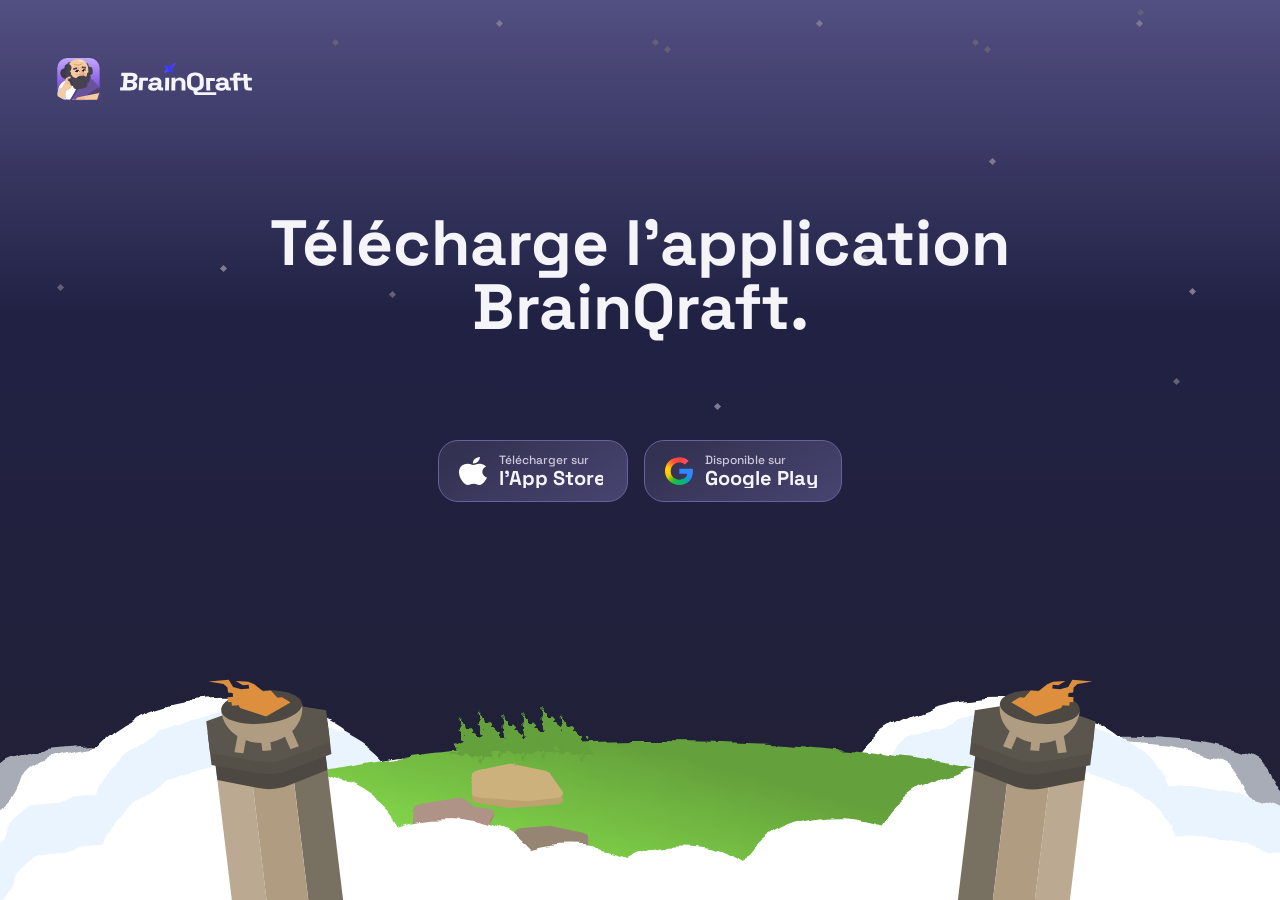
==== index.html @ 551d45b9 "feat: landing page with journey invitation deep links Static landing for brainqraft.com from the Fig" ====
<!doctype html>
<html lang="fr">
  <head>
    <meta charset="utf-8" />
    <meta name="viewport" content="width=device-width, initial-scale=1" />
    <title>BrainQraft</title>
    <meta name="description" content="Télécharge l’application BrainQraft sur l’App Store et Google Play." />
    <meta name="theme-color" content="#212034" />
    <link rel="icon" type="image/svg+xml" href="/assets/logo-mark.svg?v=2" />
    <link rel="preconnect" href="https://fonts.googleapis.com" />
    <link rel="preconnect" href="https://fonts.gstatic.com" crossorigin />
    <link href="https://fonts.googleapis.com/css2?family=Space+Grotesk:wght@500;700&display=swap" rel="stylesheet" />
    <link rel="stylesheet" href="/styles.css" />
    <script>
      // Journey invitation links (/join/BQ-XXXXXX). When the app is installed the OS
      // opens it via Universal / App Links before this page loads, so this only runs
      // for visitors WITHOUT the app: send mobile users to their store. The code in
      // the path is picked up by the app after install; nothing to parse here.
      (function () {
        if (!/^\/join(\/|$)/.test(location.pathname)) return;
        var APP_STORE_URL = "https://apps.apple.com/app/id6760896800";
        var PLAY_STORE_URL = "https://play.google.com/store/apps/details?id=com.brainqraft.mobileapp";
        var ua = navigator.userAgent || "";
        if (/android/i.test(ua)) location.replace(PLAY_STORE_URL);
        else if (/iphone|ipad|ipod/i.test(ua)) location.replace(APP_STORE_URL);
        else document.documentElement.classList.add("is-join");
      })();
    </script>
  </head>
  <body>
    <main class="page">
      <div class="starry" aria-hidden="true">
        <i class="star" style="left: 4.44%; top: 284px"></i>
        <i class="star star--soft" style="left: 17.22%; top: 265px"></i>
        <i class="star" style="left: 30.35%; top: 291px"></i>
        <i class="star star--soft" style="left: 55.76%; top: 403px"></i>
        <i class="star" style="left: 67.29%; top: 254px"></i>
        <i class="star" style="left: 91.6%; top: 378px"></i>
        <i class="star star--soft" style="left: 92.92%; top: 288px"></i>
        <i class="star" style="left: 25.97%; top: 39.45px"></i>
        <i class="star star--soft" style="left: 38.75%; top: 20.45px"></i>
        <i class="star" style="left: 50.97%; top: 39.45px"></i>
        <i class="star" style="left: 51.88%; top: 46.45px"></i>
        <i class="star star--soft" style="left: 63.75%; top: 20.45px"></i>
        <i class="star" style="left: 75.97%; top: 39.45px"></i>
        <i class="star" style="left: 76.88%; top: 46.45px"></i>
        <i class="star star--soft" style="left: 77.29%; top: 158.45px"></i>
        <i class="star star--soft" style="left: 88.75%; top: 20.45px"></i>
        <i class="star" style="left: 88.82%; top: 9.45px"></i>
      </div>

      <header class="nav">
        <a class="logo" href="/" aria-label="BrainQraft">
          <span class="logo__mark"><img src="/assets/logo-mark.svg" alt="" /></span>
          <img class="logo__wordmark" src="/assets/logo-wordmark.svg" alt="" />
        </a>
      </header>

      <h1 class="title">Télécharge l’application BrainQraft.</h1>

      <section class="download">
        <div class="store-badges">
          <a class="store-badge store-badge--apple" href="https://apps.apple.com/app/id6760896800">
            <img class="store-badge__icon" src="/assets/icons/apple.svg" alt="" />
            <span class="store-badge__label">
              <span class="store-badge__caption">Télécharger sur</span>
              <span class="store-badge__name">l’App Store</span>
            </span>
          </a>
          <a class="store-badge store-badge--google" href="https://play.google.com/store/apps/details?id=com.brainqraft.mobileapp">
            <span class="store-badge__icon icon-google" aria-hidden="true">
              <span class="icon-google__mask"><img src="/assets/icons/google-raw.svg" alt="" /></span>
            </span>
            <span class="store-badge__label">
              <span class="store-badge__caption">Disponible sur</span>
              <span class="store-badge__name">Google Play</span>
            </span>
          </a>
        </div>
        <p class="join-hint">Ouvre ce lien depuis ton téléphone pour rejoindre le parcours dans l’app BrainQraft.</p>
      </section>

      <div class="island" aria-hidden="true">
        <div class="island__art">
          <span style="inset: 46.21% 19.89% -17.1% -14.65%"><span style="inset: -4.26% -0.73%"><img src="/assets/island/part-01.svg" alt="" /></span></span>
          <span style="inset: 44.11% -12.46% -23.43% 18.04%"><span style="inset: -3.81% -0.73%"><img src="/assets/island/part-02.svg" alt="" /></span></span>
          <span style="inset: 41.89% 10.08% -10.76% 5.92%"><span style="inset: -4.38% -0.82%"><img src="/assets/island/part-03.svg" alt="" /></span></span>
          <span style="inset: 31.13% 10.08% 0 5.92%"><span style="inset: -4.38% -0.82%"><img src="/assets/island/part-04.svg" alt="" /></span></span>
          <span style="inset: 46.21% 17.13% -18.61% -10.95%"><span style="inset: -4.17% -0.74%"><img src="/assets/island/part-05.svg" alt="" /></span></span>
          <span style="inset: 45.8% -9.41% -18.19% 15.59%"><span style="inset: -4.17% -0.74%"><img src="/assets/island/part-06.svg" alt="" /></span></span>
          <span style="inset: 63.17% 18.24% -34.06% -13%"><span style="inset: -4.26% -0.73%"><img src="/assets/island/part-07.svg" alt="" /></span></span>
          <span style="inset: 61.07% -14.11% -40.39% 19.69%"><span style="inset: -3.81% -0.73%"><img src="/assets/island/part-08.svg" alt="" /></span></span>
          <span style="inset: 35.8% 8.43% -4.67% 7.57%"><span style="inset: -4.38% -0.82%"><img src="/assets/island/part-09.svg" alt="" /></span></span>
          <span style="inset: 41.09% 8.43% -9.96% 7.57%"><span style="inset: -4.38% -0.82%"><img src="/assets/island/part-10.svg" alt="" /></span></span>
          <span style="inset: 63.17% 15.48% -35.57% -9.29%"><span style="inset: -4.17% -0.74%"><img src="/assets/island/part-11.svg" alt="" /></span></span>
          <span style="inset: 62.76% -11.06% -35.16% 17.24%"><span style="inset: -4.17% -0.74%"><img src="/assets/island/part-12.svg" alt="" /></span></span>
          <span style="inset: 67.46% 33.1% 28.97% 65.72%"><span style="inset: -14.09% -9.73%"><img src="/assets/island/part-13.svg" alt="" /></span></span>
          <span style="inset: 45.6% 4.33% -63% 4.27%"><span style="inset: -1.43% -0.42%"><img src="/assets/island/part-14.svg" alt="" /></span></span>
          <span style="inset: 37.47% 58.24% 48.81% 38.51%"><span style="inset: -17.31% -16.65%"><img src="/assets/island/part-15.svg" alt="" /></span></span>
          <span style="inset: 38.51% 61.59% 47.77% 35.15%"><span style="inset: -17.31% -16.65%"><img src="/assets/island/part-16.svg" alt="" /></span></span>
          <span style="inset: 36.4% 60.11% 49.88% 36.63%"><span style="inset: -17.31% -16.65%"><img src="/assets/island/part-17.svg" alt="" /></span></span>
          <span style="inset: 37.58% 53.66% 48.71% 43.08%"><span style="inset: -17.31% -16.65%"><img src="/assets/island/part-18.svg" alt="" /></span></span>
          <span style="inset: 36.69% 56.69% 49.6% 40.05%"><span style="inset: -17.31% -16.65%"><img src="/assets/island/part-19.svg" alt="" /></span></span>
          <span style="inset: 34.59% 55.2% 51.7% 41.54%"><span style="inset: -17.31% -16.65%"><img src="/assets/island/part-20.svg" alt="" /></span></span>
          <span style="inset: 55.11% 55.99% 31.37% 36.84%"><span style="inset: -2.14% -0.92%"><img src="/assets/island/part-21.svg" alt="" /></span></span>
          <span style="inset: 53.46% 56.03% 33.65% 36.84%"><span style="inset: -2.25% -0.93%"><img src="/assets/island/part-22.svg" alt="" /></span></span>
          <span style="inset: 69.05% 61.38% 18.45% 32.3%"><span style="inset: -2.32% -1.05%"><img src="/assets/island/part-23.svg" alt="" /></span></span>
          <span style="inset: 65.05% 61.43% 20.09% 32.26%"><span style="inset: -1.95% -1.05%"><img src="/assets/island/part-24.svg" alt="" /></span></span>
          <span style="inset: 74.58% 54.07% 11.01% 39.62%"><span style="inset: -2.01% -1.05%"><img src="/assets/island/part-25.svg" alt="" /></span></span>
          <span style="inset: 80.14% 17.69% -51.03% -12.45%"><span style="inset: -4.26% -0.73%"><img src="/assets/island/part-26.svg" alt="" /></span></span>
          <span style="inset: 78.05% -14.67% -57.36% 20.24%"><span style="inset: -3.81% -0.73%"><img src="/assets/island/part-27.svg" alt="" /></span></span>
          <span style="inset: 52.76% 7.88% -21.63% 8.12%"><span style="inset: -4.38% -0.82%"><img src="/assets/island/part-28.svg" alt="" /></span></span>
          <span style="inset: 58.06% 7.88% -26.93% 8.12%"><span style="inset: -4.38% -0.82%"><img src="/assets/island/part-29.svg" alt="" /></span></span>
          <span style="inset: 80.14% 14.93% -52.54% -8.75%"><span style="inset: -4.17% -0.74%"><img src="/assets/island/part-30.svg" alt="" /></span></span>
          <span style="inset: 79.73% -11.61% -52.13% 17.79%"><span style="inset: -4.17% -0.74%"><img src="/assets/island/part-31.svg" alt="" /></span></span>
          <!-- right pillar -->
          <span style="inset: 31.76% 14.41% -34.91% 74.11%"><span style="inset: -0.14% -0.29%"><img src="/assets/island/part-32.svg" alt="" /></span></span>
          <span style="inset: 24.72% 14.65% 50.18% 78.09%"><span style="inset: -0.86% -0.68%"><img src="/assets/island/part-33.svg" alt="" /></span></span>
          <!-- left pillar (mirrored) -->
          <span class="flip" style="inset: 31.76% 72.46% -34.91% 16.07%"><span style="inset: -0.14% -0.29%"><img src="/assets/island/part-34.svg" alt="" /></span></span>
          <span class="flip" style="inset: 24.72% 76.43% 50.18% 16.31%"><span style="inset: -0.86% -0.68%"><img src="/assets/island/part-35.svg" alt="" /></span></span>
        </div>
      </div>
    </main>
  </body>
</html>
---- styles.css ----
/* Tokens from Figma "DS 2 Brainqraft" (web/landing — app, node 7387:248742) */
:root {
  --surface-background: #212034;
  --starry-stop-1: #524f82;
  --starry-stop-2: #212144;
  --starry-stop-3: #212034;
  --star-soft: #807a90;
  --star-strong: #666076;
  --text-primary: #f5f4f8;
  --store-label: #f5f4f8;
  --store-label-secondary: #cac9de;
  --indigo-500: #66639c;
  --indigo-600: #524f82;
  --indigo-800: #343252;
  --radius-20: 20px;
  --font: "Space Grotesk", -apple-system, BlinkMacSystemFont, "Segoe UI", Roboto, sans-serif;
}

*,
*::before,
*::after {
  box-sizing: border-box;
}

html,
body {
  margin: 0;
  background: var(--surface-background);
  color: var(--text-primary);
  font-family: var(--font);
  -webkit-font-smoothing: antialiased;
}

img {
  display: block;
  max-width: none;
}

.page {
  position: relative;
  min-height: 100vh;
  min-height: 100svh;
  overflow: hidden;
  display: flex;
  flex-direction: column;
  align-items: center;
  gap: clamp(48px, 11.25vh, 101px);
  padding: 48px clamp(20px, 4.5vw, 64px) 0;
}

/* foundation/starry-violet/web */
.starry {
  position: absolute;
  inset: 0 0 auto;
  height: 900px;
  background: linear-gradient(
    to bottom,
    var(--starry-stop-1) 0%,
    var(--starry-stop-2) 35%,
    var(--starry-stop-3) 100%
  );
  pointer-events: none;
}

.star {
  position: absolute;
  width: 5px;
  height: 5px;
  margin: 1.035px;
  background: var(--star-strong);
  transform: rotate(-45deg);
}

.star--soft {
  background: var(--star-soft);
}

/* nav + logo/brainqraft-lockup */
.nav {
  position: relative;
  display: flex;
  align-items: center;
  width: 100%;
  height: 62px;
}

.logo {
  display: flex;
  align-items: center;
  gap: 20px;
}

.logo__mark {
  position: relative;
  width: 42px;
  height: 42px;
  flex-shrink: 0;
}

.logo__mark img {
  position: absolute;
  inset: 0 -3.3% -7.58% -0.63%;
  width: auto;
  height: auto;
}

.logo__wordmark {
  width: 132.344px;
  height: 32px;
}

/* Display/Large */
.title {
  position: relative;
  max-width: 900px;
  margin: 0;
  font-size: clamp(36px, 5.5vw, 64px);
  font-weight: 700;
  line-height: 1;
  letter-spacing: 0;
  text-align: center;
  overflow-wrap: break-word;
}

.download {
  position: relative;
  display: flex;
  flex-direction: column;
  align-items: center;
  gap: 20px;
}

.store-badges {
  display: flex;
  flex-wrap: wrap;
  justify-content: center;
  gap: 16px;
}

/* badge/store */
.store-badge {
  display: flex;
  align-items: center;
  gap: 12px;
  height: 62px;
  padding: 14px 24px 14px 20px;
  border: 1px solid var(--indigo-500);
  border-radius: var(--radius-20);
  background-image: linear-gradient(147deg, var(--indigo-800) 12.793%, var(--indigo-600) 150.42%);
  color: inherit;
  text-decoration: none;
  transition: border-color 0.15s ease, transform 0.15s ease;
}

.store-badge:hover {
  border-color: var(--store-label-secondary);
}

.store-badge:active {
  transform: scale(0.98);
}

.store-badge:focus-visible {
  outline: 2px solid var(--store-label);
  outline-offset: 3px;
}

.store-badge--apple {
  width: 190px;
}

.store-badge--google {
  width: 198px;
}

.store-badge__icon {
  position: relative;
  width: 28px;
  height: 28px;
  flex-shrink: 0;
}

.store-badge__label {
  display: flex;
  flex-direction: column;
  gap: 2px;
  white-space: nowrap;
  overflow: hidden;
}

/* Caption/Default */
.store-badge__caption {
  font-size: 12px;
  font-weight: 500;
  line-height: 12px;
  color: var(--store-label-secondary);
}

/* Heading/H5 */
.store-badge__name {
  font-size: 20px;
  font-weight: 700;
  line-height: 20px;
  color: var(--store-label);
}

/* icon/google: brand-colour blob clipped by the "G" shape */
.icon-google {
  overflow: hidden;
}

.icon-google__mask {
  position: absolute;
  inset: -0.43% -0.75% -0.73% -0.75%;
  -webkit-mask: url("/assets/icons/google-mask.svg") 0.149px 0.086px / 28px 28px no-repeat;
  mask: url("/assets/icons/google-mask.svg") 0.149px 0.086px / 28px 28px no-repeat;
}

.icon-google__mask img {
  position: absolute;
  inset: -7.62% -1.65% -1.66% -1.65%;
  width: auto;
  height: auto;
}

.join-hint {
  display: none;
  max-width: 420px;
  margin: 0;
  font-size: 16px;
  font-weight: 500;
  line-height: 1.4;
  text-align: center;
  color: var(--store-label-secondary);
}

.is-join .join-hint {
  display: block;
}

/* illustration/landing-island — 1440×329 artboard, scales with viewport width,
   cropped (centred) below 900px so the island stays readable on phones. */
.island {
  position: relative;
  width: 100vw;
  margin-top: auto;
  overflow: hidden;
}

.island__art {
  position: relative;
  width: max(100vw, 900px);
  aspect-ratio: 1440 / 329;
  left: 50%;
  transform: translateX(-50%);
}

.island__art span {
  position: absolute;
  display: block;
}

.island__art img {
  width: 100%;
  height: 100%;
}

.island__art .flip {
  transform: scaleX(-1);
}
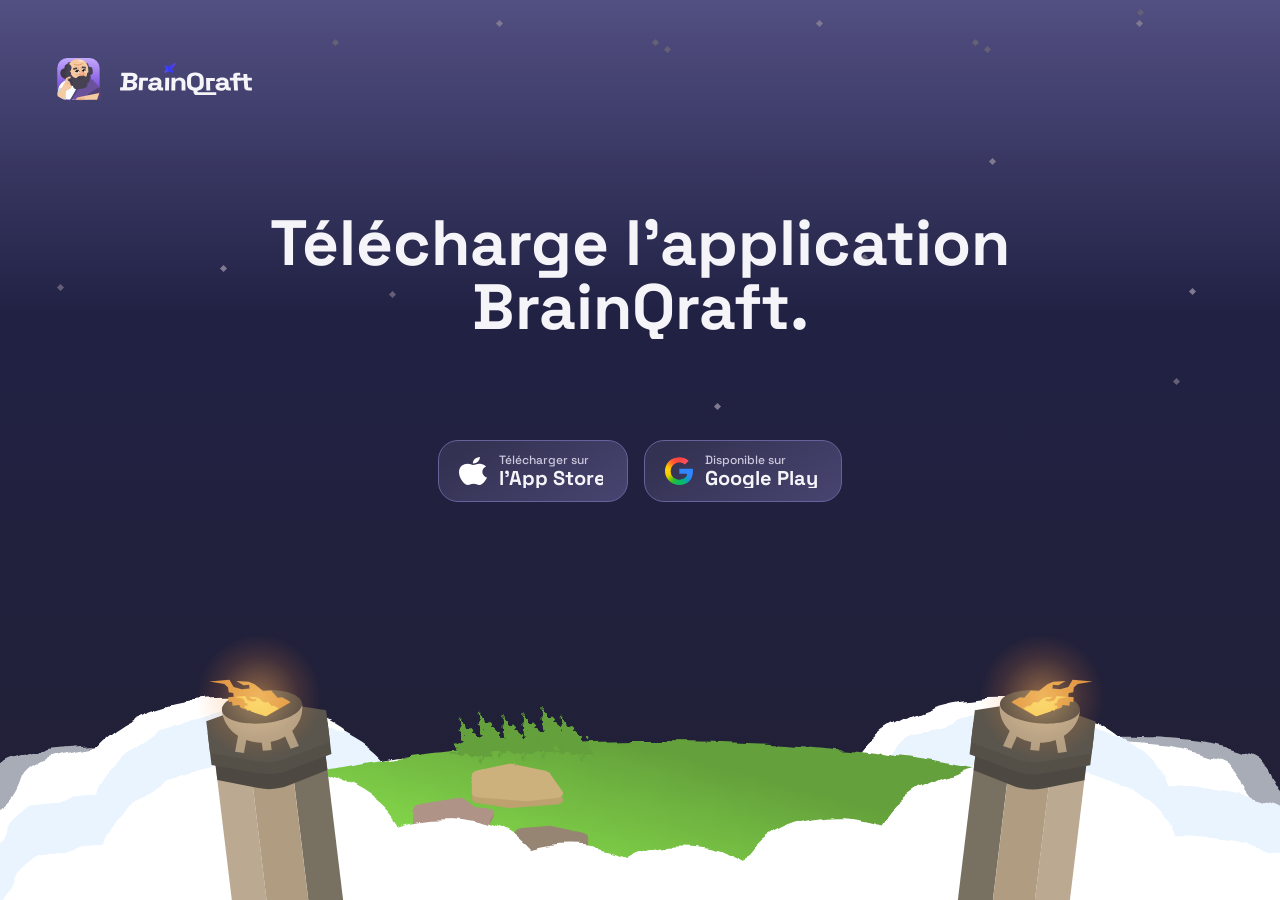
==== commit 2241621b: "feat: animate the landing (title, badges, island, braziers, stars) Co-Authored-By: Claude Opus 5.5 <" ====
--- a/index.html
+++ b/index.html
@@ -11,6 +11,7 @@
     <link rel="preconnect" href="https://fonts.gstatic.com" crossorigin />
     <link href="https://fonts.googleapis.com/css2?family=Space+Grotesk:wght@500;700&display=swap" rel="stylesheet" />
     <link rel="stylesheet" href="/styles.css" />
+    <link rel="stylesheet" href="/motion.css" />
     <script>
       // Journey invitation links (/join/BQ-XXXXXX). When the app is installed the OS
       // opens it via Universal / App Links before this page loads, so this only runs
@@ -122,5 +123,6 @@
         </div>
       </div>
     </main>
+    <script src="/motion.js"></script>
   </body>
 </html>
--- a/styles.css
+++ b/styles.css
@@ -29,6 +29,8 @@
   color: var(--text-primary);
   font-family: var(--font);
   -webkit-font-smoothing: antialiased;
+  /* No rubber-band bounce on a page that fits the screen. */
+  overscroll-behavior: none;
 }
 
 img {
@@ -36,11 +38,14 @@
   max-width: none;
 }
 
+/* Exactly one screen tall, like the Figma frame: the island shrinks from the
+   bottom (cropped) instead of making the page scroll. Only when the text and
+   badges themselves don't fit does the page scroll (overflow-y stays visible). */
 .page {
   position: relative;
-  min-height: 100vh;
-  min-height: 100svh;
-  overflow: hidden;
+  height: 100vh;
+  height: 100svh;
+  overflow-x: clip;
   display: flex;
   flex-direction: column;
   align-items: center;
@@ -48,11 +53,15 @@
   padding: 48px clamp(20px, 4.5vw, 64px) 0;
 }
 
+.page > * {
+  flex-shrink: 0;
+}
+
 /* foundation/starry-violet/web */
 .starry {
   position: absolute;
   inset: 0 0 auto;
-  height: 900px;
+  height: min(900px, 100%);
   background: linear-gradient(
     to bottom,
     var(--starry-stop-1) 0%,
@@ -244,6 +253,8 @@
   position: relative;
   width: 100vw;
   margin-top: auto;
+  flex-shrink: 1;
+  min-height: 80px;
   overflow: hidden;
 }
 
@@ -255,6 +266,18 @@
   transform: translateX(-50%);
 }
 
+/* Phones: the artboard's top ~22% is empty sky (pillars start at 24.72%).
+   Trim it so the short visible slice shows the pillars and island. */
+@media (max-width: 600px) {
+  .page {
+    gap: clamp(32px, 7vh, 101px);
+  }
+
+  .island__art {
+    margin-top: calc(max(100vw, 900px) * -0.05);
+  }
+}
+
 .island__art span {
   position: absolute;
   display: block;
--- a/motion.css
+++ b/motion.css
@@ -0,0 +1,218 @@
+/* ===== BrainQraft landing — motion layer (à charger après styles.css) ===== */
+:root {
+  --ease-out: cubic-bezier(0.16, 1, 0.3, 1);
+  --ease-spring: cubic-bezier(0.34, 1.56, 0.64, 1);
+}
+.page { --mx: 0; --my: 0; }
+
+/* ---------- Ciel : étoiles qui scintillent + étoiles filantes ---------- */
+.star {
+  translate: calc(var(--mx) * -8px) calc(var(--my) * -5px);
+  animation: bq-twinkle 3.6s ease-in-out infinite;
+}
+.star:nth-child(3n)     { animation-duration: 4.8s; animation-delay: -1.2s; }
+.star:nth-child(3n + 1) { animation-duration: 2.9s; animation-delay: -2.1s; }
+.star:nth-child(5n)     { animation-delay: -3.3s; }
+.star:nth-child(7n)     { animation-duration: 6.1s; }
+@keyframes bq-twinkle {
+  0%, 100% { opacity: 0.35; scale: 0.7; }
+  50%      { opacity: 1; scale: 1.3; background: #cfcaf0; }
+}
+.starry::before,
+.starry::after {
+  content: "";
+  position: absolute;
+  top: 6%;
+  left: 8%;
+  width: 150px;
+  height: 2px;
+  border-radius: 2px;
+  background: linear-gradient(90deg, transparent, #f5f4f8);
+  rotate: 18deg;
+  opacity: 0;
+  animation: bq-shoot 9s linear infinite 2.6s;
+}
+.starry::after {
+  top: 16%;
+  left: 52%;
+  width: 110px;
+  animation-duration: 13s;
+  animation-delay: 6.5s;
+}
+@keyframes bq-shoot {
+  0%   { opacity: 0; translate: 0 0; }
+  1.5% { opacity: 0.9; }
+  8%   { opacity: 0; translate: 34vw 11vw; }
+  100% { opacity: 0; translate: 34vw 11vw; }
+}
+
+/* ---------- Entrées : logo, titre, badges ---------- */
+.logo { animation: bq-fade-down 0.8s var(--ease-out) 0.1s backwards; }
+.logo__mark { transition: rotate 0.4s var(--ease-spring), scale 0.4s var(--ease-spring); }
+.logo:hover .logo__mark { rotate: -8deg; scale: 1.08; }
+@keyframes bq-fade-down { from { opacity: 0; translate: 0 -16px; } }
+
+.title .w {
+  display: inline-block;
+  animation: bq-word 0.9s var(--ease-out) backwards;
+  animation-delay: calc(0.3s + var(--i) * 0.11s);
+}
+.title .w--brand {
+  background: linear-gradient(100deg, #f5f4f8 42%, #a9a4ff 50%, #f5f4f8 58%) 100% 0 / 300% 100%;
+  -webkit-background-clip: text;
+  background-clip: text;
+  color: transparent;
+  animation: bq-word 0.9s var(--ease-out) backwards, bq-sheen 6s ease-in-out infinite 2.2s;
+  animation-delay: calc(0.3s + var(--i) * 0.11s), 2.2s;
+}
+@keyframes bq-word  { from { opacity: 0; translate: 0 0.5em; filter: blur(8px); } }
+@keyframes bq-sheen { 0%, 55% { background-position: 100% 0; } 100% { background-position: 0 0; } }
+
+.store-badge {
+  position: relative;
+  overflow: hidden;
+  animation: bq-pop 0.7s var(--ease-spring) backwards;
+  transition: border-color 0.2s ease, translate 0.25s var(--ease-out), box-shadow 0.25s ease, transform 0.15s ease;
+}
+.store-badge--apple  { animation-delay: 0.75s; }
+.store-badge--google { animation-delay: 0.87s; }
+.store-badge:hover {
+  translate: 0 -3px;
+  box-shadow: 0 12px 30px -10px rgba(128, 122, 255, 0.6);
+}
+.store-badge::after {
+  content: "";
+  position: absolute;
+  inset: 0;
+  background: linear-gradient(105deg, transparent 35%, rgba(255, 255, 255, 0.16) 50%, transparent 65%);
+  translate: -120% 0;
+  animation: bq-shine 7s ease-in-out infinite 2.5s;
+  pointer-events: none;
+}
+.store-badge--google::after { animation-delay: 2.9s; }
+@keyframes bq-pop   { from { opacity: 0; scale: 0.85; translate: 0 14px; } }
+@keyframes bq-shine { 0%, 72% { translate: -120% 0; } 100% { translate: 120% 0; } }
+.join-hint { animation: bq-fade-down 0.8s var(--ease-out) 1.1s backwards; }
+
+/* ---------- Île : entrée en scène ---------- */
+.island__art svg { display: block; width: 100%; height: 100%; }
+.island__art > span { animation: bq-rise 1.5s var(--ease-out) backwards; }
+@keyframes bq-rise       { from { opacity: 0; translate: 0 7vw; } }
+@keyframes bq-from-left  { from { opacity: 0; translate: -9vw 2vw; } }
+@keyframes bq-from-right { from { opacity: 0; translate: 9vw 2vw; } }
+@keyframes bq-pillar     { from { translate: 0 22vw; } }
+@keyframes bq-sprout     { from { opacity: 0; scale: 0.2; translate: 0 1.5vw; } }
+
+/* nuages arrière (1–12) puis nuages avant (26–31) */
+.island__art > span:nth-child(-n + 12) { animation-delay: 0.25s; animation-duration: 1.8s; }
+.island__art > span:nth-child(n + 26):nth-child(-n + 31) { animation-delay: 0.7s; animation-duration: 1.8s; }
+.island__art > span:is(:nth-child(1), :nth-child(5), :nth-child(7), :nth-child(11), :nth-child(26), :nth-child(30)) { animation-name: bq-from-left; }
+.island__art > span:is(:nth-child(2), :nth-child(6), :nth-child(8), :nth-child(12), :nth-child(27), :nth-child(31)) { animation-name: bq-from-right; }
+/* île (14), rochers (21–25), touffes d’herbe (15–20) */
+.island__art > span:nth-child(14) { animation-delay: 0.45s; }
+.island__art > span:nth-child(n + 21):nth-child(-n + 25) { animation-delay: 0.95s; }
+.island__art > span:nth-child(n + 15):nth-child(-n + 20) {
+  animation: bq-sprout 0.7s var(--ease-spring) var(--d, 1.35s) backwards;
+  transform-origin: 50% 90%;
+}
+.island__art > span:nth-child(15) { --d: 1.35s; }
+.island__art > span:nth-child(16) { --d: 1.42s; --sway-d: -0.8s; --sway: 2.7s; }
+.island__art > span:nth-child(17) { --d: 1.49s; --sway-d: -1.6s; }
+.island__art > span:nth-child(18) { --d: 1.56s; --sway-d: -2.2s; --sway: 3.8s; }
+.island__art > span:nth-child(19) { --d: 1.63s; --sway-d: -0.4s; --sway: 2.9s; }
+.island__art > span:nth-child(20) { --d: 1.7s; --sway-d: -1.1s; }
+/* piliers + braseros (32–35) : montent ensemble */
+.island__art > span:nth-child(n + 32) {
+  animation: bq-pillar 1.4s var(--ease-out) 0.45s backwards;
+}
+.island__art > span:nth-child(n + 34) { animation-delay: 0.55s; }
+
+/* ---------- Île : boucles ---------- */
+/* dérive des nuages */
+.island__art > span:nth-child(-n + 12) > span,
+.island__art > span:nth-child(n + 26):nth-child(-n + 31) > span {
+  animation: bq-drift 17s ease-in-out infinite alternate;
+}
+.island__art > span:nth-child(2n) > span     { animation-direction: alternate-reverse; animation-duration: 21s; }
+.island__art > span:nth-child(3n) > span     { animation-duration: 25s; animation-delay: -9s; }
+.island__art > span:nth-child(n + 26) > span { animation-duration: 13s; }
+.island__art > span:nth-child(n + 28) > span { animation-duration: 15s; animation-delay: -5s; }
+.island__art > span:nth-child(n + 32) > span { animation: none; }
+@keyframes bq-drift {
+  from { transform: translate(-1.6%, 0.6%); }
+  to   { transform: translate(1.6%, -0.6%); }
+}
+/* herbe dans le vent */
+.island__art > span:nth-child(n + 15):nth-child(-n + 20) > span {
+  transform-origin: 50% 85%;
+  animation: bq-sway var(--sway, 3.2s) ease-in-out var(--sway-d, 0s) infinite alternate;
+}
+@keyframes bq-sway {
+  from { transform: rotate(-5deg) skewX(3deg); }
+  to   { transform: rotate(6deg) skewX(-4deg); }
+}
+/* parallaxe souris (variables posées par motion.js) */
+.island__art > span:nth-child(-n + 12) :is(img, svg) { translate: calc(var(--mx) * -8px) 0; }
+.island__art > span:nth-child(n + 13):nth-child(-n + 25) :is(img, svg) { translate: calc(var(--mx) * -4px) 0; }
+.island__art > span:nth-child(n + 26):nth-child(-n + 31) :is(img, svg) { translate: calc(var(--mx) * -20px) 0; }
+.island__art > span:nth-child(n + 32) > span { translate: calc(var(--mx) * -13px) 0; }
+.island__art > span.flip:nth-child(n + 32) > span { translate: calc(var(--mx) * 13px) 0; }
+
+/* ---------- Braseros : flammes, halo, braises ---------- */
+.bq-flame {
+  transform-box: fill-box;
+  transform-origin: 32% 100%;
+  animation: bq-ignite 0.9s var(--ease-spring) 1.5s backwards, bq-flicker 1.15s ease-in-out infinite;
+}
+.bq-flame--core {
+  scale: 0.55;
+  animation-duration: 0.9s, 0.75s;
+  animation-delay: 1.65s, -0.3s;
+}
+@keyframes bq-ignite { from { scale: 0; opacity: 0; } }
+@keyframes bq-flicker {
+  0%, 100% { transform: scale(1, 1) skewX(0deg); }
+  18%      { transform: scale(0.94, 1.12) skewX(-5deg); }
+  37%      { transform: scale(1.05, 0.92) skewX(3deg); }
+  55%      { transform: scale(0.97, 1.16) skewX(-2deg); }
+  76%      { transform: scale(1.04, 0.96) skewX(5deg); }
+}
+.bq-brazier::after {
+  content: "";
+  position: absolute;
+  left: 46%;
+  top: 24%;
+  width: 190%;
+  aspect-ratio: 1;
+  translate: -50% -50%;
+  border-radius: 50%;
+  background: radial-gradient(closest-side, rgba(255, 176, 84, 0.5), rgba(255, 140, 60, 0.14) 45%, transparent 70%);
+  mix-blend-mode: screen;
+  pointer-events: none;
+  animation: bq-glow-in 1.2s ease-out 1.5s backwards, bq-glow 1.3s ease-in-out infinite alternate;
+}
+@keyframes bq-glow-in { from { opacity: 0; } }
+@keyframes bq-glow    { from { scale: 0.9; } to { scale: 1.12; } }
+.bq-ember {
+  position: absolute;
+  left: 44%;
+  top: 22%;
+  width: 4px;
+  height: 4px;
+  background: #f6c453;
+  rotate: 45deg;
+  opacity: 0;
+  pointer-events: none;
+  animation: bq-ember 2.6s linear infinite;
+  animation-delay: calc(1.8s + var(--i) * 0.55s);
+}
+@keyframes bq-ember {
+  0%   { opacity: 0; translate: 0 0; scale: 1; }
+  12%  { opacity: 1; }
+  100% { opacity: 0; translate: calc(18px + var(--i) * 9px) calc(-70px - var(--i) * 8px); scale: 0.3; }
+}
+
+@media (prefers-reduced-motion: reduce) {
+  *, *::before, *::after { animation: none !important; transition: none !important; }
+  .starry::before, .starry::after, .bq-ember { display: none; }
+}
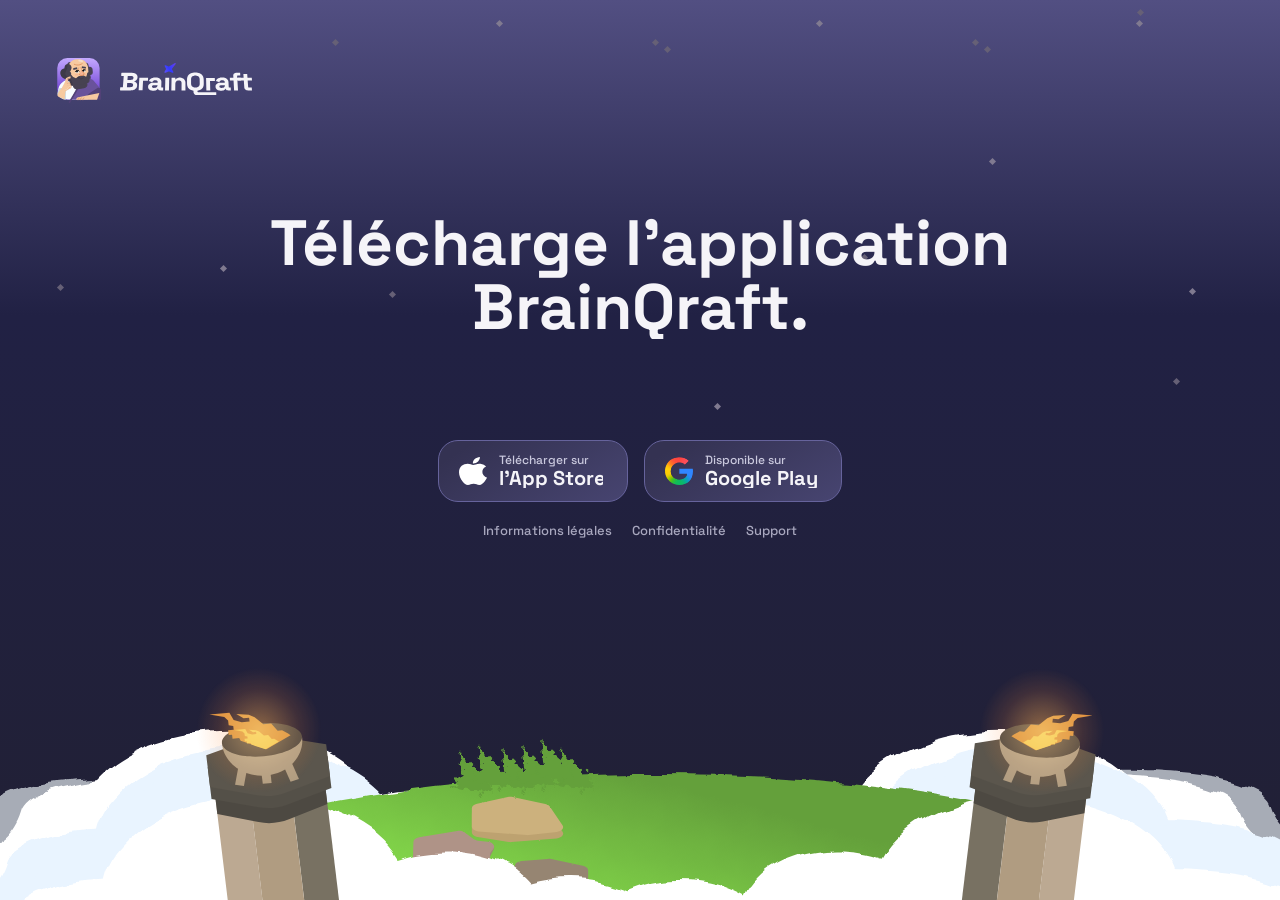
==== commit 6c378e31: "feat: host the legal and support pages on the landing, link them from the home page Co-Authored-By: " ====
--- a/index.html
+++ b/index.html
@@ -78,6 +78,11 @@
             </span>
           </a>
         </div>
+        <nav class="legal-links" aria-label="Informations">
+          <a href="/informations-legales">Informations légales</a>
+          <a href="/informations-legales#confidentialite">Confidentialité</a>
+          <a href="/support-technique">Support</a>
+        </nav>
         <p class="join-hint">Ouvre ce lien depuis ton téléphone pour rejoindre le parcours dans l’app BrainQraft.</p>
       </section>
 
--- a/styles.css
+++ b/styles.css
@@ -254,7 +254,7 @@
   width: 100vw;
   margin-top: auto;
   flex-shrink: 1;
-  min-height: 80px;
+  min-height: 40px;
   overflow: hidden;
 }
 
@@ -270,7 +270,7 @@
    Trim it so the short visible slice shows the pillars and island. */
 @media (max-width: 600px) {
   .page {
-    gap: clamp(32px, 7vh, 101px);
+    gap: clamp(24px, 6vh, 101px);
   }
 
   .island__art {
@@ -291,3 +291,164 @@
 .island__art .flip {
   transform: scaleX(-1);
 }
+
+/* Legal links: under the store badges on the landing, and the footer of the
+   text pages (informations-legales, support-technique). */
+.legal-links {
+  display: flex;
+  flex-wrap: wrap;
+  justify-content: center;
+  gap: 4px 20px;
+  font-size: 13px;
+  font-weight: 500;
+  line-height: 18px;
+}
+
+.legal-links a {
+  color: var(--store-label-secondary);
+  text-decoration: none;
+  opacity: 0.8;
+}
+
+.legal-links a:hover,
+.legal-links a[aria-current="page"] {
+  opacity: 1;
+  text-decoration: underline;
+  text-underline-offset: 3px;
+}
+
+/* Text pages: a readable scrolling column on the same starry sky. */
+.doc {
+  position: relative;
+  min-height: 100vh;
+  min-height: 100svh;
+  display: flex;
+  flex-direction: column;
+  padding: 48px clamp(20px, 4.5vw, 64px) 40px;
+}
+
+.doc__nav,
+.doc__body,
+.doc__footer {
+  position: relative;
+}
+
+.doc__body {
+  width: 100%;
+  max-width: 760px;
+  margin: 56px auto 64px;
+  font-size: 16px;
+  font-weight: 500;
+  line-height: 1.6;
+  color: var(--store-label-secondary);
+}
+
+.doc__title {
+  margin: 0 0 24px;
+  font-size: clamp(32px, 5vw, 48px);
+  font-weight: 700;
+  line-height: 1.1;
+  color: var(--text-primary);
+}
+
+.doc__lead {
+  margin: -8px 0 32px;
+  font-size: 18px;
+}
+
+.doc__card {
+  margin-bottom: 20px;
+  padding: 20px 24px;
+  border: 1px solid var(--indigo-500);
+  border-radius: var(--radius-20);
+  background-image: linear-gradient(147deg, var(--indigo-800) 12.793%, var(--indigo-600) 150.42%);
+}
+
+.doc__card > :first-child {
+  margin-top: 0;
+}
+
+.doc__card > :last-child {
+  margin-bottom: 0;
+}
+
+.doc__identity p {
+  margin: 0;
+}
+
+.doc__muted {
+  margin-top: 8px !important;
+  font-size: 14px;
+  opacity: 0.8;
+}
+
+.doc__toc {
+  display: flex;
+  flex-wrap: wrap;
+  gap: 8px;
+  margin: 28px 0 8px;
+}
+
+.doc__toc a {
+  padding: 6px 14px;
+  border: 1px solid var(--indigo-500);
+  border-radius: 999px;
+  font-size: 14px;
+  color: var(--text-primary);
+  text-decoration: none;
+}
+
+.doc__toc a:hover {
+  border-color: var(--store-label-secondary);
+}
+
+.doc__section {
+  padding-top: 40px;
+  scroll-margin-top: 16px;
+}
+
+.doc h2 {
+  margin: 0 0 8px;
+  font-size: 26px;
+  font-weight: 700;
+  line-height: 1.2;
+  color: var(--text-primary);
+}
+
+.doc__card h2 {
+  font-size: 20px;
+}
+
+.doc h3 {
+  margin: 24px 0 4px;
+  font-size: 17px;
+  font-weight: 700;
+  color: var(--text-primary);
+}
+
+.doc p,
+.doc ul {
+  margin: 0 0 12px;
+}
+
+.doc ul {
+  padding-left: 20px;
+}
+
+.doc li {
+  margin-bottom: 4px;
+}
+
+.doc__body a {
+  color: var(--text-primary);
+  text-underline-offset: 3px;
+}
+
+.doc__mail {
+  font-size: 18px;
+  font-weight: 700;
+}
+
+.doc__footer {
+  margin-top: auto;
+}
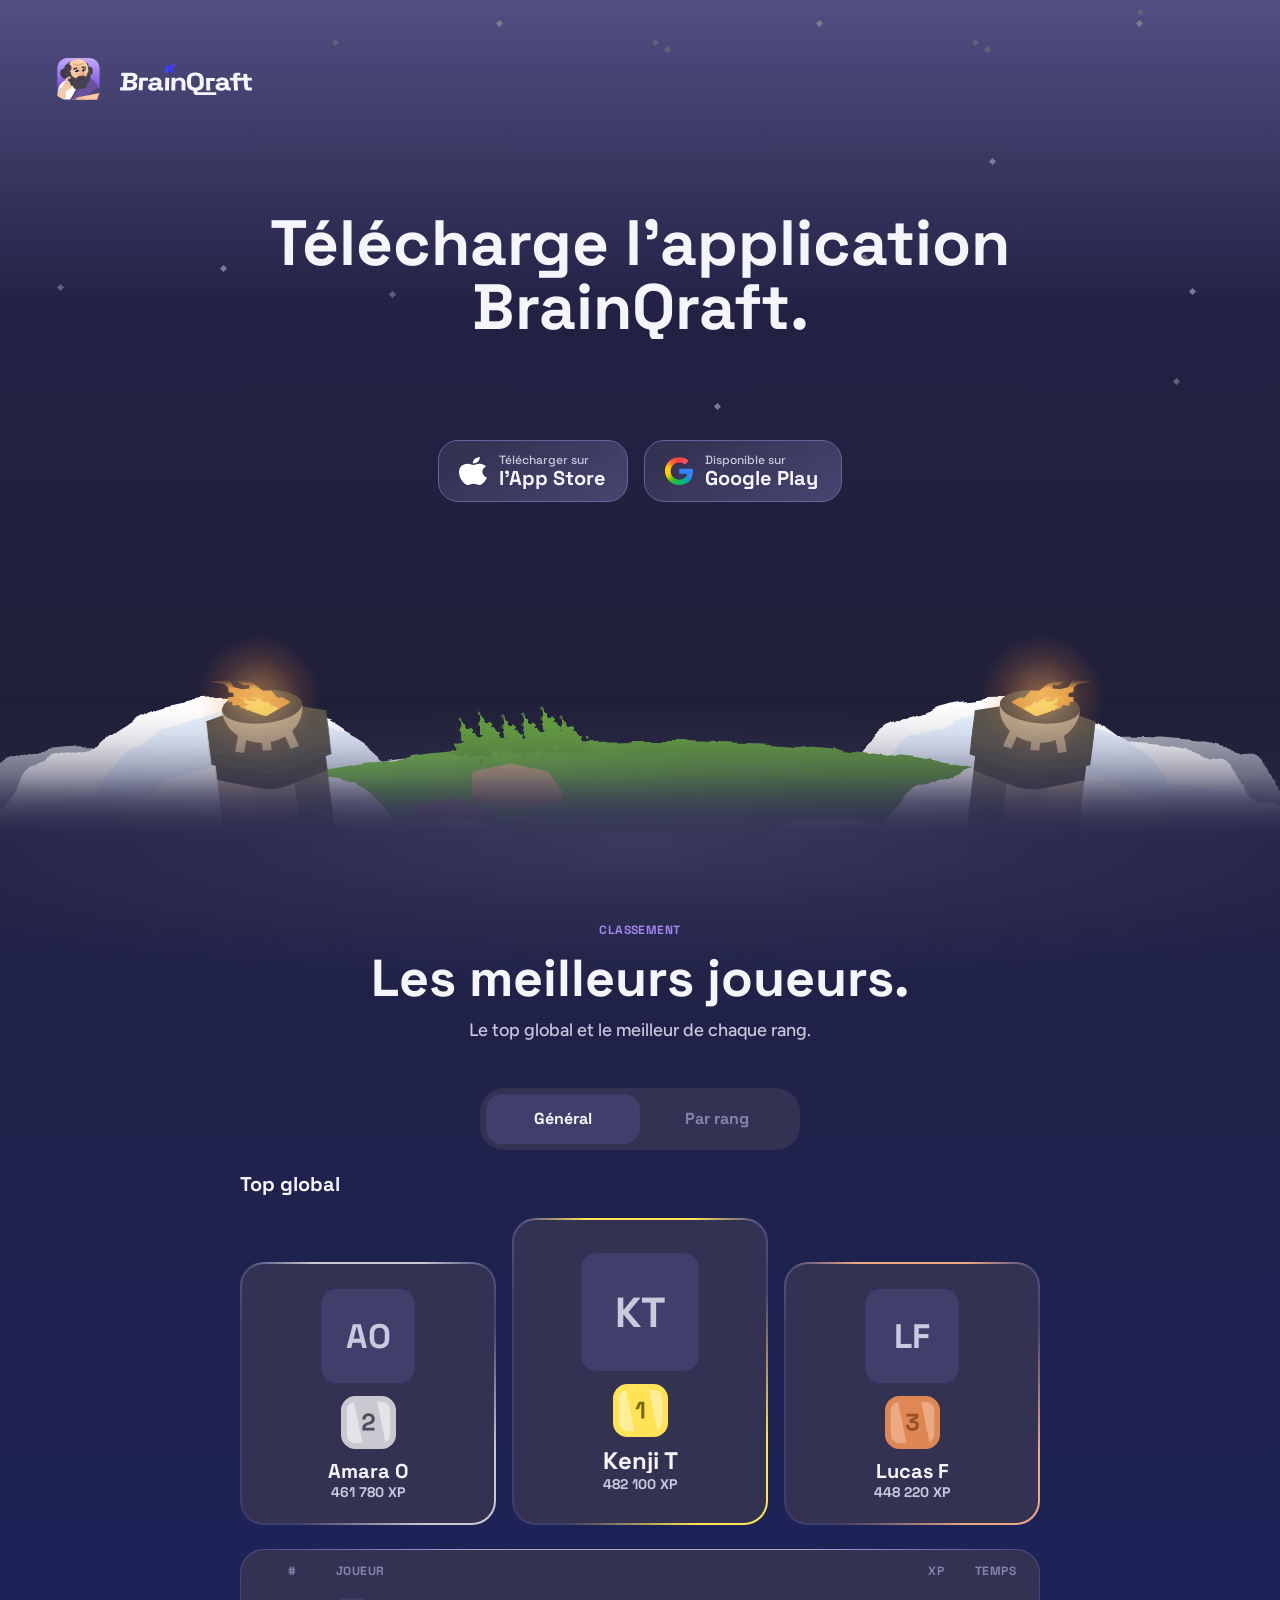
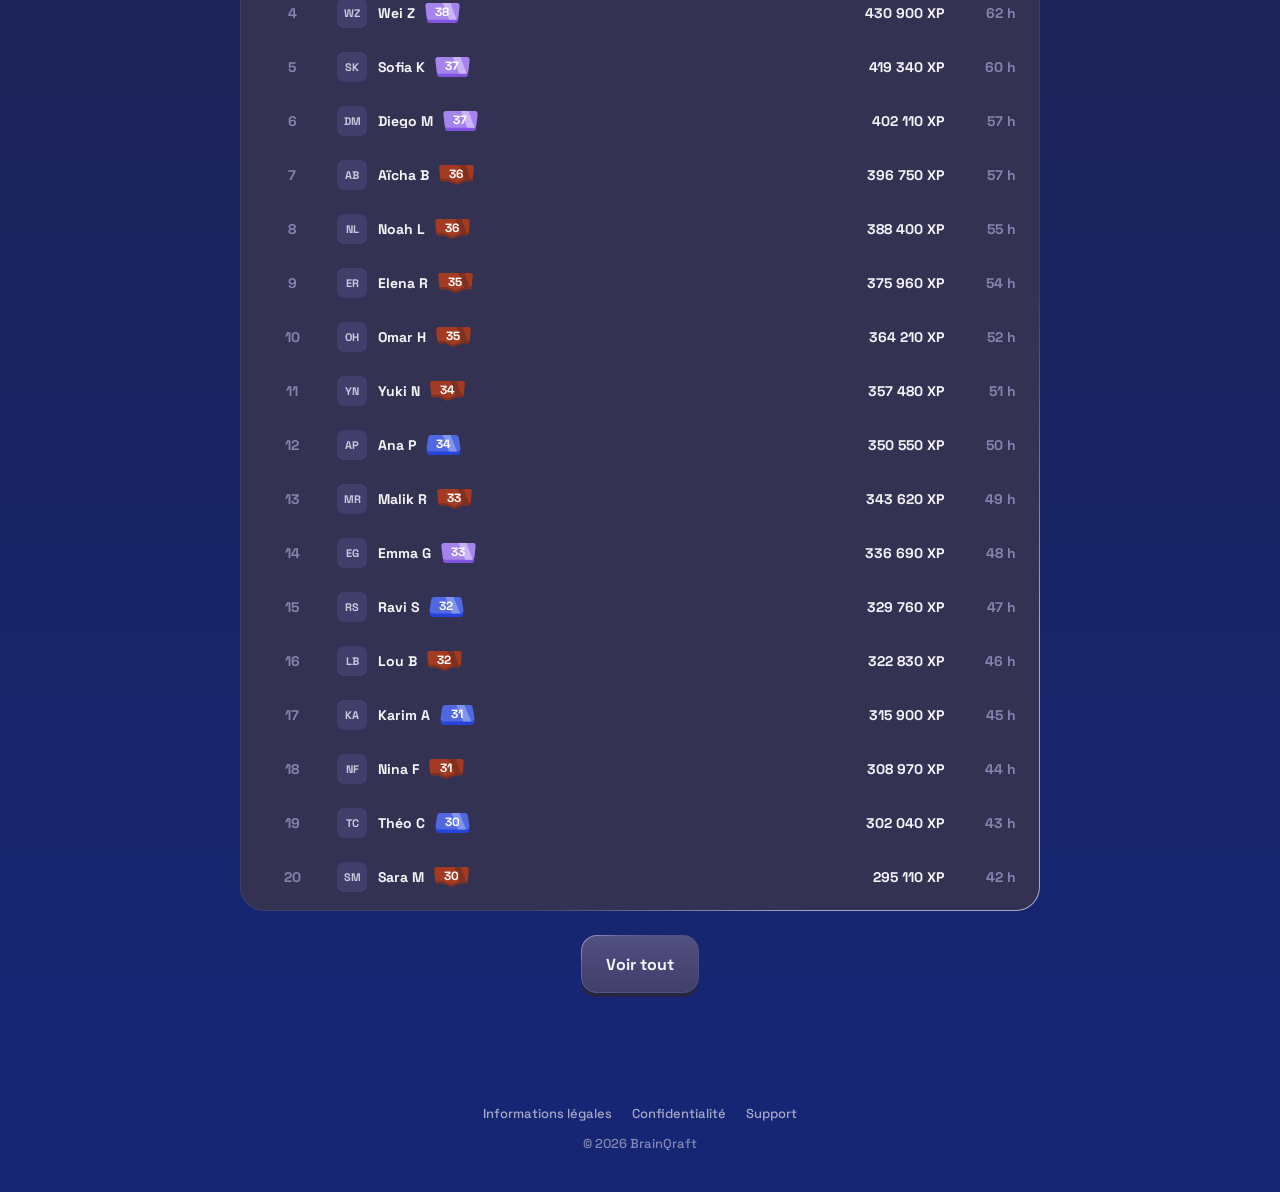
==== commit 8294f49b: "feat(landing): add leaderboard section with island→mist transition - New classement.css/classement.j" ====
--- a/index.html
+++ b/index.html
@@ -9,9 +9,10 @@
     <link rel="icon" type="image/svg+xml" href="/assets/logo-mark.svg?v=2" />
     <link rel="preconnect" href="https://fonts.googleapis.com" />
     <link rel="preconnect" href="https://fonts.gstatic.com" crossorigin />
-    <link href="https://fonts.googleapis.com/css2?family=Space+Grotesk:wght@500;700&display=swap" rel="stylesheet" />
+    <link href="https://fonts.googleapis.com/css2?family=Figtree:wght@500&family=Space+Grotesk:wght@500;700&display=swap" rel="stylesheet" />
     <link rel="stylesheet" href="/styles.css" />
     <link rel="stylesheet" href="/motion.css" />
+    <link rel="stylesheet" href="/classement.css" />
     <script>
       // Journey invitation links (/join/BQ-XXXXXX). When the app is installed the OS
       // opens it via Universal / App Links before this page loads, so this only runs
@@ -78,11 +79,6 @@
             </span>
           </a>
         </div>
-        <nav class="legal-links" aria-label="Informations">
-          <a href="/informations-legales">Informations légales</a>
-          <a href="/informations-legales#confidentialite">Confidentialité</a>
-          <a href="/support-technique">Support</a>
-        </nav>
         <p class="join-hint">Ouvre ce lien depuis ton téléphone pour rejoindre le parcours dans l’app BrainQraft.</p>
       </section>
 
@@ -128,6 +124,52 @@
         </div>
       </div>
     </main>
+
+    <!-- Classement : écran qui suit le hero après la transition île → brume.
+         Rempli par classement.js (podium, tableau, 7 rangs). -->
+    <section class="classement" id="classement" aria-labelledby="cl-title">
+      <div class="cl-bg" aria-hidden="true"></div>
+      <div class="seam" aria-hidden="true"></div>
+      <div class="sh reveal">
+        <span class="overline">Classement</span>
+        <h2 id="cl-title">Les meilleurs joueurs.</h2>
+        <p>Le top global et le meilleur de chaque rang.</p>
+      </div>
+      <div class="board">
+        <div class="seg reveal" id="seg" role="tablist" aria-label="Vue du classement" data-active="general">
+          <span class="seg-pill" aria-hidden="true"></span>
+          <button role="tab" id="seg-general" aria-selected="true" data-view="general">Général</button>
+          <button role="tab" id="seg-rank" aria-selected="false" data-view="rank">Par rang</button>
+        </div>
+        <div class="tabs-wrap" id="tabsWrap">
+          <div>
+            <div class="panel tabs" id="tabs" role="tablist" aria-label="Rang">
+              <span class="tab-ind" id="tabInd" aria-hidden="true"></span>
+            </div>
+          </div>
+        </div>
+        <h3 class="board-title reveal" id="boardTitle">Top global</h3>
+        <div class="podium" id="podium"></div>
+        <div class="panel list reveal" id="list">
+          <div class="lh">
+            <span class="c-rank">#</span><span class="c-player">Joueur</span><span class="c-xp">XP</span><span class="c-time">Temps</span>
+          </div>
+          <div id="rows" style="display: flex; flex-direction: column; gap: 2px"></div>
+        </div>
+        <button class="btn reveal" id="more" type="button">Voir tout</button>
+      </div>
+    </section>
+
+    <footer class="site-footer">
+      <nav class="legal-links" aria-label="Informations">
+        <a href="/informations-legales">Informations légales</a>
+        <a href="/informations-legales#confidentialite">Confidentialité</a>
+        <a href="/support-technique">Support</a>
+      </nav>
+      <p class="footer-copy">© 2026 BrainQraft</p>
+    </footer>
+
     <script src="/motion.js"></script>
+    <script src="/classement.js"></script>
   </body>
 </html>
--- a/styles.css
+++ b/styles.css
@@ -38,13 +38,15 @@
   max-width: none;
 }
 
-/* Exactly one screen tall, like the Figma frame: the island shrinks from the
-   bottom (cropped) instead of making the page scroll. Only when the text and
-   badges themselves don't fit does the page scroll (overflow-y stays visible). */
+/* The hero is one screen tall (like the Figma frame: the island shrinks from the
+   bottom instead of pushing the hero taller), then the classement section scrolls
+   in below it. z-index:1 keeps the hero under the section so the brume (in the
+   section) always passes in front of the island, never in front of the title. */
 .page {
   position: relative;
-  height: 100vh;
-  height: 100svh;
+  z-index: 1;
+  min-height: 100vh;
+  min-height: 100svh;
   overflow-x: clip;
   display: flex;
   flex-direction: column;
@@ -152,7 +154,9 @@
   align-items: center;
   gap: 12px;
   height: 62px;
-  padding: 14px 24px 14px 20px;
+  /* Les line-height (12/12, 20/20) ne contiennent pas les accents/hampes : il faut
+     de l'air vertical ET ne pas rogner le label, sinon le haut du texte est coupé. */
+  padding: 10px 24px 10px 20px;
   border: 1px solid var(--indigo-500);
   border-radius: var(--radius-20);
   background-image: linear-gradient(147deg, var(--indigo-800) 12.793%, var(--indigo-600) 150.42%);
@@ -194,7 +198,9 @@
   flex-direction: column;
   gap: 2px;
   white-space: nowrap;
-  overflow: hidden;
+  /* visible (et non hidden) : laisse les accents/hampes dépasser dans le padding du
+     badge au lieu d'être rognés. Les libellés sont courts, pas de risque de débord. */
+  overflow: visible;
 }
 
 /* Caption/Default */
@@ -255,7 +261,11 @@
   margin-top: auto;
   flex-shrink: 1;
   min-height: 40px;
-  overflow: hidden;
+  /* Rogne la largeur (l'artboard 1440 déborde sous 900px) mais laisse le haut
+     libre, sinon le sommet des flammes et leur lueur (qui montent au-dessus des
+     braseros) sont coupés quand l'île est remontée sur petits écrans. */
+  overflow-x: clip;
+  overflow-y: visible;
 }
 
 .island__art {
@@ -292,6 +302,19 @@
   transform: scaleX(-1);
 }
 
+/* Fondu du bas de l'île vers la nuit : dissout le bord dur de l'illustration,
+   proportionnellement (donc à toutes les largeurs), avant que la brume de la
+   section (classement.css) prenne le relais vers le bleu nuit. */
+.island::after {
+  content: "";
+  position: absolute;
+  inset: auto 0 0;
+  height: 42%;
+  background: linear-gradient(to bottom, rgba(33, 32, 52, 0) 0%, var(--surface-background) 86%);
+  pointer-events: none;
+  z-index: 1;
+}
+
 /* Legal links: under the store badges on the landing, and the footer of the
    text pages (informations-legales, support-technique). */
 .legal-links {
@@ -315,6 +338,28 @@
   opacity: 1;
   text-decoration: underline;
   text-underline-offset: 3px;
+}
+
+/* Footer de la landing : liens légaux + mention, sous le classement. Fond = fin du
+   dégradé du classement (#162674) pour enchaîner sans couture. */
+.site-footer {
+  position: relative;
+  z-index: 2;
+  display: flex;
+  flex-direction: column;
+  align-items: center;
+  gap: 12px;
+  padding: 32px clamp(20px, 4.5vw, 64px) calc(40px + env(safe-area-inset-bottom, 0px));
+  background: #162674;
+  text-align: center;
+}
+
+.site-footer .footer-copy {
+  margin: 0;
+  font-size: 13px;
+  font-weight: 500;
+  color: var(--store-label-secondary);
+  opacity: 0.6;
 }
 
 /* Text pages: a readable scrolling column on the same starry sky. */
--- a/motion.css
+++ b/motion.css
@@ -96,6 +96,9 @@
 
 /* ---------- Île : entrée en scène ---------- */
 .island__art svg { display: block; width: 100%; height: 100%; }
+/* Les braseros deviennent des <svg> inline : laisser la flamme (qui grandit au
+   flicker) déborder le viewBox au lieu d'être rognée à plat par le bord du SVG. */
+.bq-brazier svg { overflow: visible; }
 .island__art > span { animation: bq-rise 1.5s var(--ease-out) backwards; }
 @keyframes bq-rise       { from { opacity: 0; translate: 0 7vw; } }
 @keyframes bq-from-left  { from { opacity: 0; translate: -9vw 2vw; } }
@@ -162,6 +165,10 @@
 .bq-flame {
   transform-box: fill-box;
   transform-origin: 32% 100%;
+  /* Adoucit le sommet : l'asset de flamme touche le haut de son viewBox, donc son
+     bord est net. Le masque le fait se terminer en pointe fondue dans le halo. */
+  -webkit-mask: linear-gradient(to bottom, transparent 0, #000 24%);
+  mask: linear-gradient(to bottom, transparent 0, #000 24%);
   animation: bq-ignite 0.9s var(--ease-spring) 1.5s backwards, bq-flicker 1.15s ease-in-out infinite;
 }
 .bq-flame--core {
--- a/classement.css
+++ b/classement.css
@@ -0,0 +1,628 @@
+/* ===== BrainQraft landing — section Classement (à charger après styles.css) =====
+   Portée depuis la maquette "web/landing — classement" (Figma ZCxJOOhMBxrM51tNggEUJD).
+   Tout est scopé sous .classement : les tokens du classement ne touchent pas le reste
+   de la page. La transition île → classement (brume + parallaxe) est décrite dans la
+   passation ; la parallaxe elle-même est pilotée par classement.js sur les 35 calques. */
+
+.classement {
+  /* tokens du classement (mêmes valeurs que DS 2 Brainqraft, scopés ici) */
+  --bg: #212034;
+  --surface: #343252;
+  --raised: #403e6a;
+  --text: #f5f4f8;
+  --text-2: #cac9de;
+  --text-3: #8583af;
+  --accent: #a584eb;
+  --indigo-500: #66639c;
+  --line-300: #a8a6c9;
+  --line-600: #524f82;
+  --line-700: #403e6b;
+  --sel: #524f82;
+  --yellow-300: #ffe357;
+  --grey-300: #cac8d0;
+  --orange-300: #ebaa84;
+  --btn-face-start: #524f82;
+  --btn-face-end: #403e6a;
+  --btn-glint: #a8a6c9;
+  --btn-socle: #26253f;
+  --hover: rgba(255, 255, 255, 0.12);
+  --hover-soft: rgba(255, 255, 255, 0.08);
+  --section-top: #212144;
+  --section-bottom: #162674;
+  --font-display: "Space Grotesk", "Segoe UI", system-ui, sans-serif;
+  --font-body: "Figtree", "Segoe UI", system-ui, sans-serif;
+  --ease-std: cubic-bezier(0.2, 0, 0, 1);
+  --ease-enter: cubic-bezier(0, 0, 0, 1);
+  --ease-spring: cubic-bezier(0.34, 1.56, 0.64, 1);
+
+  /* brume (valeurs passation, desktop) */
+  --seam-up: 170px;
+  --seam-down: 220px;
+  --haze: 0.18;
+  --haze-w: 72%;
+
+  position: relative;
+  z-index: 2;
+  /* La section remonte sous le bas de l'île : sa brume (opaque pile au début de la
+     section) prend le relais du fondu de l'île (styles.css) vers le bleu nuit. */
+  margin-top: -56px;
+  padding-block: 80px 80px;
+  padding-left: max(80px, env(safe-area-inset-left, 0px));
+  padding-right: max(80px, env(safe-area-inset-right, 0px));
+  display: flex;
+  flex-direction: column;
+  align-items: center;
+  gap: 48px;
+  color: var(--text);
+  font-family: var(--font-display);
+}
+
+/* fond dégradé de la section */
+.cl-bg {
+  position: absolute;
+  inset: 0;
+  z-index: -1;
+  overflow: hidden;
+  background: linear-gradient(180deg, var(--section-top) 0%, var(--section-bottom) 100%);
+}
+
+/* La brume : opaque pile au début de la section, elle recouvre le bas de l'île.
+   Halo lavande (theme/line/indigo-300) pour passer du blanc des nuages au bleu nuit
+   sans bande grise. Opacité ((1 − cos πt) / 2)^1.8, échantillonnée (passation). */
+.seam {
+  position: absolute;
+  left: 0;
+  right: 0;
+  top: calc(-1 * var(--seam-up));
+  height: calc(var(--seam-up) + var(--seam-down));
+  z-index: -1;
+  pointer-events: none;
+  background:
+    radial-gradient(
+      var(--haze-w) calc(var(--seam-up) * 0.85) at 50% var(--seam-up),
+      rgba(168, 166, 201, var(--haze)) 0%,
+      rgba(168, 166, 201, calc(var(--haze) * 0.45)) 45%,
+      rgba(168, 166, 201, 0) 100%
+    ),
+    linear-gradient(
+      180deg,
+      rgba(33, 33, 68, 0) 0%,
+      rgba(33, 33, 68, 0.001) 8.3%,
+      rgba(33, 33, 68, 0.008) 16.7%,
+      rgba(33, 33, 68, 0.031) 25%,
+      rgba(33, 33, 68, 0.082) 33.3%,
+      rgba(33, 33, 68, 0.167) 41.7%,
+      rgba(33, 33, 68, 0.287) 50%,
+      rgba(33, 33, 68, 0.435) 58.3%,
+      rgba(33, 33, 68, 0.596) 66.7%,
+      rgba(33, 33, 68, 0.752) 75%,
+      rgba(33, 33, 68, 0.883) 83.3%,
+      rgba(33, 33, 68, 0.97) 91.7%,
+      rgba(33, 33, 68, 1) 100%
+    )
+      top / 100% var(--seam-up) no-repeat;
+}
+
+/* en-tête de section */
+.sh {
+  display: flex;
+  flex-direction: column;
+  align-items: center;
+  gap: 16px;
+  text-align: center;
+  max-width: 1000px;
+}
+.overline {
+  font: 700 12px/12px var(--font-display);
+  letter-spacing: 0.48px;
+  text-transform: uppercase;
+  color: var(--accent);
+}
+.sh h2 {
+  margin: 0;
+  font: 700 52px/52px var(--font-display);
+  color: var(--text);
+  text-wrap: balance;
+}
+.sh p {
+  margin: 0;
+  width: 640px;
+  max-width: 100%;
+  font: 500 18px/20px var(--font-body);
+  color: var(--text-2);
+}
+
+.board {
+  width: 800px;
+  max-width: 100%;
+  display: flex;
+  flex-direction: column;
+  align-items: center;
+  gap: 24px;
+}
+
+/* input/segmented-control-nav size=S */
+.seg {
+  position: relative;
+  width: 320px;
+  height: 62px;
+  padding: 6px;
+  border-radius: 24px;
+  background: var(--surface);
+  display: flex;
+  align-items: center;
+}
+.seg-pill {
+  position: absolute;
+  top: 6px;
+  left: 6px;
+  width: 154px;
+  height: 50px;
+  border-radius: 16px;
+  background: var(--raised);
+  transition: transform 0.15s var(--ease-std);
+}
+.seg[data-active="rank"] .seg-pill {
+  transform: translateX(154px);
+}
+.seg button {
+  position: relative;
+  width: 154px;
+  height: 50px;
+  border-radius: 16px;
+  font: 700 16px/16px var(--font-display);
+  color: var(--text-3);
+  background: none;
+  border: 0;
+  cursor: pointer;
+  transition: color 0.15s;
+}
+.seg button[aria-selected="true"] {
+  color: var(--text);
+}
+
+/* rangée des rangs (web/league-tab) */
+.tabs-wrap {
+  width: 100%;
+  display: grid;
+  grid-template-rows: 0fr;
+  transition: grid-template-rows 0.24s var(--ease-std), margin 0.24s var(--ease-std);
+  margin-block: -12px;
+}
+.tabs-wrap.open {
+  grid-template-rows: 1fr;
+  margin-block: 0;
+}
+.tabs-wrap > div {
+  overflow: hidden;
+  min-height: 0;
+}
+.panel {
+  position: relative;
+  border-radius: 24px;
+  background:
+    linear-gradient(var(--surface), var(--surface)) padding-box,
+    linear-gradient(to bottom right, transparent 67.9%, var(--line-300) 85.7%) border-box,
+    radial-gradient(71% var(--ry, 36%) at 50% 0%, var(--line-300) 0 30%, var(--line-600) 65%, var(--line-700) 100%) border-box;
+  border: 1px solid transparent;
+}
+.tabs {
+  padding: 11px;
+  display: flex;
+  position: relative;
+}
+.tab-ind {
+  position: absolute;
+  top: 11px;
+  left: 11px;
+  height: 60px;
+  border-radius: 12px;
+  background: var(--sel);
+  transition: transform 0.24s var(--ease-std), width 0.24s var(--ease-std);
+  pointer-events: none;
+}
+.tab {
+  position: relative;
+  flex: 1 1 0;
+  min-width: 0;
+  display: flex;
+  flex-direction: column;
+  align-items: center;
+  justify-content: center;
+  gap: 4px;
+  padding: 6px 10px;
+  border-radius: 12px;
+  background: none;
+  border: 0;
+  cursor: pointer;
+}
+.tab img {
+  height: 32px;
+  width: auto;
+}
+.tab span {
+  font: 500 12px/12px var(--font-display);
+  color: var(--text-2);
+  white-space: nowrap;
+  transition: color 0.24s;
+}
+.tab[aria-selected="true"] span {
+  color: var(--text);
+}
+.tab:hover {
+  background: var(--hover);
+}
+.tab[aria-selected="true"]:hover {
+  background: transparent;
+}
+
+.board-title {
+  align-self: stretch;
+  margin: 0;
+  font: 700 20px/20px var(--font-display);
+  color: var(--text);
+}
+
+/* podium/top3 size=lg */
+.podium {
+  align-self: stretch;
+  display: flex;
+  gap: 16px;
+  align-items: flex-end;
+}
+.tile {
+  flex: 1 1 0;
+  min-width: 0;
+  display: flex;
+  flex-direction: column;
+  align-items: center;
+  gap: 12px;
+  padding: 24px 16px;
+  border-radius: 24px;
+  border: 2px solid transparent;
+  background:
+    linear-gradient(var(--surface), var(--surface)) padding-box,
+    linear-gradient(to bottom right, transparent 60.7%, var(--tint) 85.7%) border-box,
+    radial-gradient(71% 36% at 50% 0%, var(--tint) 0 30%, var(--line-600) 65%, var(--line-700) 100%) border-box;
+}
+.tile.p1 {
+  padding-block: 32px;
+  --tint: var(--yellow-300);
+}
+.tile.p2 {
+  --tint: var(--grey-300);
+}
+.tile.p3 {
+  --tint: var(--orange-300);
+}
+.tile .av {
+  width: 96px;
+  height: 96px;
+  border-radius: 16px;
+  font-size: 34px;
+}
+.tile.p1 .av {
+  width: 120px;
+  height: 120px;
+  font-size: 42px;
+}
+.tile .pb {
+  width: 55px;
+  height: 53px;
+}
+.tile .pb.s {
+  display: none;
+}
+.tile .tx {
+  display: flex;
+  flex-direction: column;
+  align-items: center;
+  gap: 4px;
+  max-width: 100%;
+}
+.tile .nm {
+  font: 700 20px/20px var(--font-display);
+  color: var(--text);
+  white-space: nowrap;
+  overflow: hidden;
+  text-overflow: ellipsis;
+  max-width: 100%;
+}
+.tile.p1 .nm {
+  font-size: 24px;
+  line-height: 24px;
+}
+.tile .xp {
+  font: 700 14px/14px var(--font-display);
+  color: var(--text-2);
+  white-space: nowrap;
+}
+
+/* web/avatar-initials (placeholder neutre du design system) */
+.av {
+  flex: none;
+  display: flex;
+  align-items: center;
+  justify-content: center;
+  background: var(--raised);
+  border: 1px solid var(--surface);
+  color: var(--text-2);
+  font-weight: 700;
+  letter-spacing: 0;
+}
+
+/* tableau : web/leaderboard-header + web/leaderboard-row (size md) */
+.list {
+  align-self: stretch;
+  --ry: 75px;
+  padding: 7px;
+  display: flex;
+  flex-direction: column;
+  gap: 2px;
+}
+.lh,
+.row {
+  display: flex;
+  align-items: center;
+  gap: 16px;
+  padding-left: 16px;
+  padding-right: 16px;
+}
+.lh {
+  padding-block: 8px;
+}
+.lh span {
+  font: 700 12px/12px var(--font-display);
+  letter-spacing: 0.48px;
+  text-transform: uppercase;
+  color: var(--text-3);
+}
+.c-rank {
+  flex: none;
+  width: 56px;
+  display: flex;
+  justify-content: center;
+}
+.c-player {
+  flex: 1 1 0;
+  min-width: 0;
+  display: flex;
+  align-items: center;
+  gap: 10px;
+  overflow: hidden;
+}
+.c-xp {
+  flex: none;
+  width: 96px;
+  display: flex;
+  justify-content: flex-end;
+}
+.c-time {
+  flex: none;
+  width: 56px;
+  display: flex;
+  justify-content: flex-end;
+}
+.row {
+  padding-block: 10px;
+  border-radius: 12px;
+  transition: background-color 0.15s;
+}
+.row:hover {
+  background: var(--hover);
+}
+.row .c-rank {
+  font: 700 14px/14px var(--font-display);
+  color: var(--text-3);
+}
+.row .av {
+  width: 32px;
+  height: 32px;
+  border-radius: 8px;
+  font-size: 11px;
+}
+.row .nm {
+  font: 700 14px/14px var(--font-display);
+  color: var(--text);
+  white-space: nowrap;
+  overflow: hidden;
+  text-overflow: ellipsis;
+}
+.row .c-xp,
+.row .c-time {
+  font: 700 14px/14px var(--font-display);
+  white-space: nowrap;
+}
+.row .c-xp {
+  color: var(--text);
+}
+.row .c-time {
+  color: var(--text-3);
+}
+.sr {
+  position: relative;
+  flex: none;
+  width: 35px;
+  height: 20px;
+  padding-top: 3px;
+}
+.sr img {
+  position: absolute;
+  left: 0;
+  top: 0;
+  height: 20px;
+  max-width: none;
+}
+.sr b {
+  position: relative;
+  display: block;
+  width: 34px;
+  text-align: center;
+  font: 700 12px/12px var(--font-display);
+  color: #fff;
+}
+
+/* web/button secondary lg */
+.classement .btn {
+  display: inline-flex;
+  align-items: center;
+  justify-content: center;
+  gap: 10px;
+  padding: 20px 24px;
+  border-radius: 16px;
+  border: 1px solid transparent;
+  cursor: pointer;
+  --btn-face: linear-gradient(180deg, var(--btn-face-start), var(--btn-face-end));
+  --btn-stroke: radial-gradient(70% 120% at 0% 0%, var(--btn-glint) 0%, var(--indigo-500) 45%, var(--line-600) 100%);
+  background: var(--btn-face) padding-box, var(--btn-stroke) border-box;
+  box-shadow: 0 4px 0 var(--btn-socle);
+  font: 700 16px/16px var(--font-display);
+  color: var(--text);
+  transition: transform 0.08s var(--ease-std), box-shadow 0.08s var(--ease-std);
+  /* calage optique 16/16 */
+  padding-block: 21px 19px;
+}
+.classement .btn:hover {
+  background: linear-gradient(var(--hover-soft), var(--hover-soft)) padding-box, var(--btn-face) padding-box,
+    var(--btn-stroke) border-box;
+}
+.classement .btn:active {
+  transform: translateY(4px);
+  box-shadow: 0 0 0 var(--btn-socle);
+}
+
+/* ---------- animations d'entrée (armées par classement.js, jamais au premier rendu) ---------- */
+.classement .pre {
+  opacity: 0;
+  transform: translateY(24px);
+}
+.classement .in {
+  transition: opacity 0.4s var(--ease-enter), transform 0.6s var(--ease-enter);
+}
+.classement .tile.pre {
+  transform: translateY(40px) scale(0.96);
+}
+.classement .tile.in {
+  transition: opacity 0.35s var(--ease-enter), transform 0.6s var(--ease-spring);
+}
+.classement .row.pre {
+  transform: translateY(12px);
+}
+.classement .swap {
+  animation: cl-swap 0.24s var(--ease-enter) both;
+}
+@keyframes cl-swap {
+  from {
+    opacity: 0;
+    transform: translateY(8px);
+  }
+}
+
+/* ---------- Mobile (rupture 860 px, comme la passation) ---------- */
+@media (max-width: 859px) {
+  .classement {
+    padding: 56px max(16px, env(safe-area-inset-right, 0px)) 56px max(16px, env(safe-area-inset-left, 0px));
+    gap: 32px;
+    margin-top: -36px;
+    /* brume (valeurs passation, mobile) */
+    --seam-up: 110px;
+    --seam-down: 130px;
+    --haze: 0.16;
+    --haze-w: 85%;
+  }
+  .sh h2 {
+    font-size: 40px;
+    line-height: 40px;
+  }
+  .sh p {
+    width: auto;
+  }
+  .board {
+    width: 100%;
+  }
+  .tab span {
+    display: none;
+  }
+  .tab-ind {
+    height: 44px;
+  }
+  .podium {
+    gap: 8px;
+  }
+  .tile {
+    padding: 16px 8px;
+    gap: 8px;
+  }
+  .tile.p1 {
+    padding-block: 20px;
+  }
+  .tile .av {
+    width: 64px;
+    height: 64px;
+    border-radius: 12px;
+    font-size: 22px;
+  }
+  .tile.p1 .av {
+    width: 80px;
+    height: 80px;
+    font-size: 28px;
+  }
+  .tile .pb.m {
+    display: none;
+  }
+  .tile .pb.s {
+    display: block;
+    width: 40px;
+    height: 37px;
+  }
+  .tile .nm {
+    font-size: 16px;
+    line-height: 16px;
+  }
+  .tile.p1 .nm {
+    font-size: 20px;
+    line-height: 20px;
+  }
+  /* calage optique : Chrome place la ligne de base de Space Grotesk 16/16 un pixel plus haut que Figma */
+  .tile:not(.p1) .nm {
+    position: relative;
+    top: 1px;
+  }
+  .tile .xp {
+    font-size: 12px;
+    line-height: 12px;
+  }
+  .lh,
+  .row {
+    gap: 12px;
+    padding-left: 12px;
+    padding-right: 12px;
+  }
+  .c-rank {
+    width: auto;
+    min-width: 24px;
+  }
+  .lh .c-rank {
+    width: 24px;
+  }
+  .c-time {
+    display: none;
+  }
+  .c-xp {
+    width: auto;
+    min-width: 57px;
+  }
+}
+
+@media (prefers-reduced-motion: reduce) {
+  .seg-pill,
+  .tab-ind,
+  .tabs-wrap,
+  .classement .in,
+  .classement .tile.in {
+    transition: none !important;
+  }
+  .classement .swap {
+    animation: none;
+  }
+}
